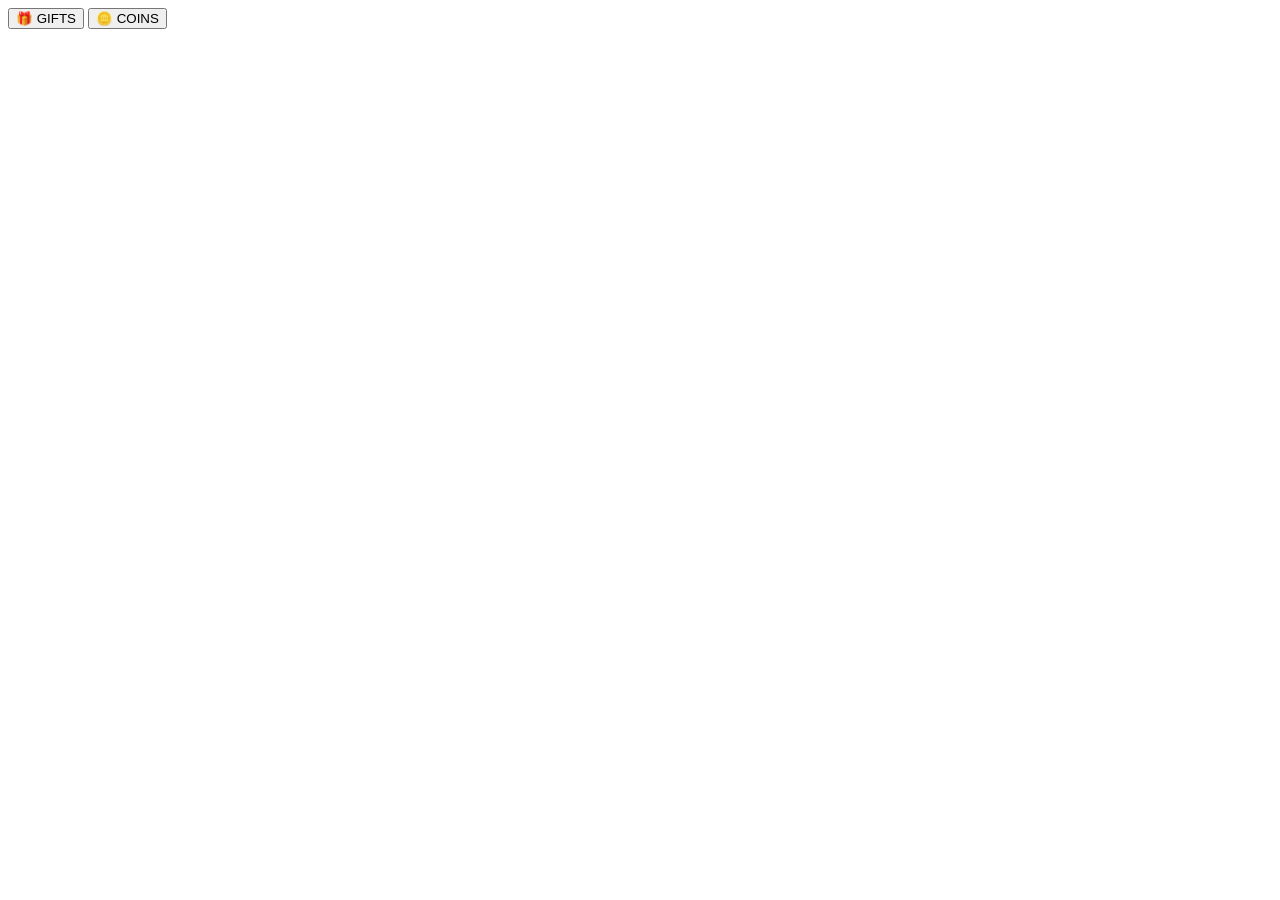
==== index.html @ 8de96add "Add files via upload" ====
<!doctype html>
<html lang="en">
<head>
<meta charset="UTF-8" />
<meta name="viewport" content="width=device-width, initial-scale=1.0, maximum-scale=1.0, user-scalable=no, viewport-fit=cover" />
<meta name="theme-color" content="#3ec1ff" />
<meta name="apple-mobile-web-app-capable" content="yes" />
<meta name="apple-mobile-web-app-status-bar-style" content="black-translucent" />
<meta name="apple-mobile-web-app-title" content="GiftSnipr" />
<title>GiftSnipr — snipe Telegram gifts and TON memecoins before the floor moves</title>
<link rel="preconnect" href="https://fonts.googleapis.com" />
<link rel="preconnect" href="https://fonts.gstatic.com" crossorigin />
<link href="https://fonts.googleapis.com/css2?family=Sniglet:wght@800&family=Fredoka:wght@600;700&family=DM+Mono:wght@400;500&family=Nunito:wght@600;800&display=swap" rel="stylesheet" />
<link rel="icon" type="image/svg+xml" href="data:image/svg+xml;utf8,<svg xmlns='http://www.w3.org/2000/svg' viewBox='0 0 64 64'><circle cx='32' cy='32' r='28' fill='%233ec1ff' stroke='%230a0a1a' stroke-width='3'/><circle cx='32' cy='34' r='14' fill='%23ffffff' stroke='%230a0a1a' stroke-width='2'/><circle cx='32' cy='34' r='6' fill='%23ff4ec1' stroke='%230a0a1a' stroke-width='1.5'/><circle cx='32' cy='34' r='2' fill='%230a0a1a'/></svg>" />
</head>
<body>
  <!--
    GIFTS/COINS mode toggle — top of app, above brand bar.
    Establishes the Turn-2 v0.3 architecture: two products under one Mini App.
  -->
  <div class="mode-toggle" id="modeToggle">
    <button class="mode-btn active" data-mode="gifts">🎁 GIFTS</button>
    <button class="mode-btn" data-mode="coins">🪙 COINS</button>
  </div>

  <!-- GIFTS mode: existing production app, migrated. -->
  <div id="modeGifts" class="mode-pane mode-pane-active">
    <!-- Populated at runtime from src/gifts/body.html -->
  </div>

  <!-- COINS mode: populated at runtime from src/coins/body.html -->
  <div id="modeCoins" class="mode-pane"></div>

  <!--
    TON Connect widget root.
    MUST live OUTSIDE any mode-pane: panes use display:none when inactive,
    which would hide the modal AND lock body scroll without showing
    anything (the freeze bug from v0.3 launch).
  -->
  <div id="tc-widget-root"></div>

  <script type="module" src="/src/main.js"></script>
</body>
</html>
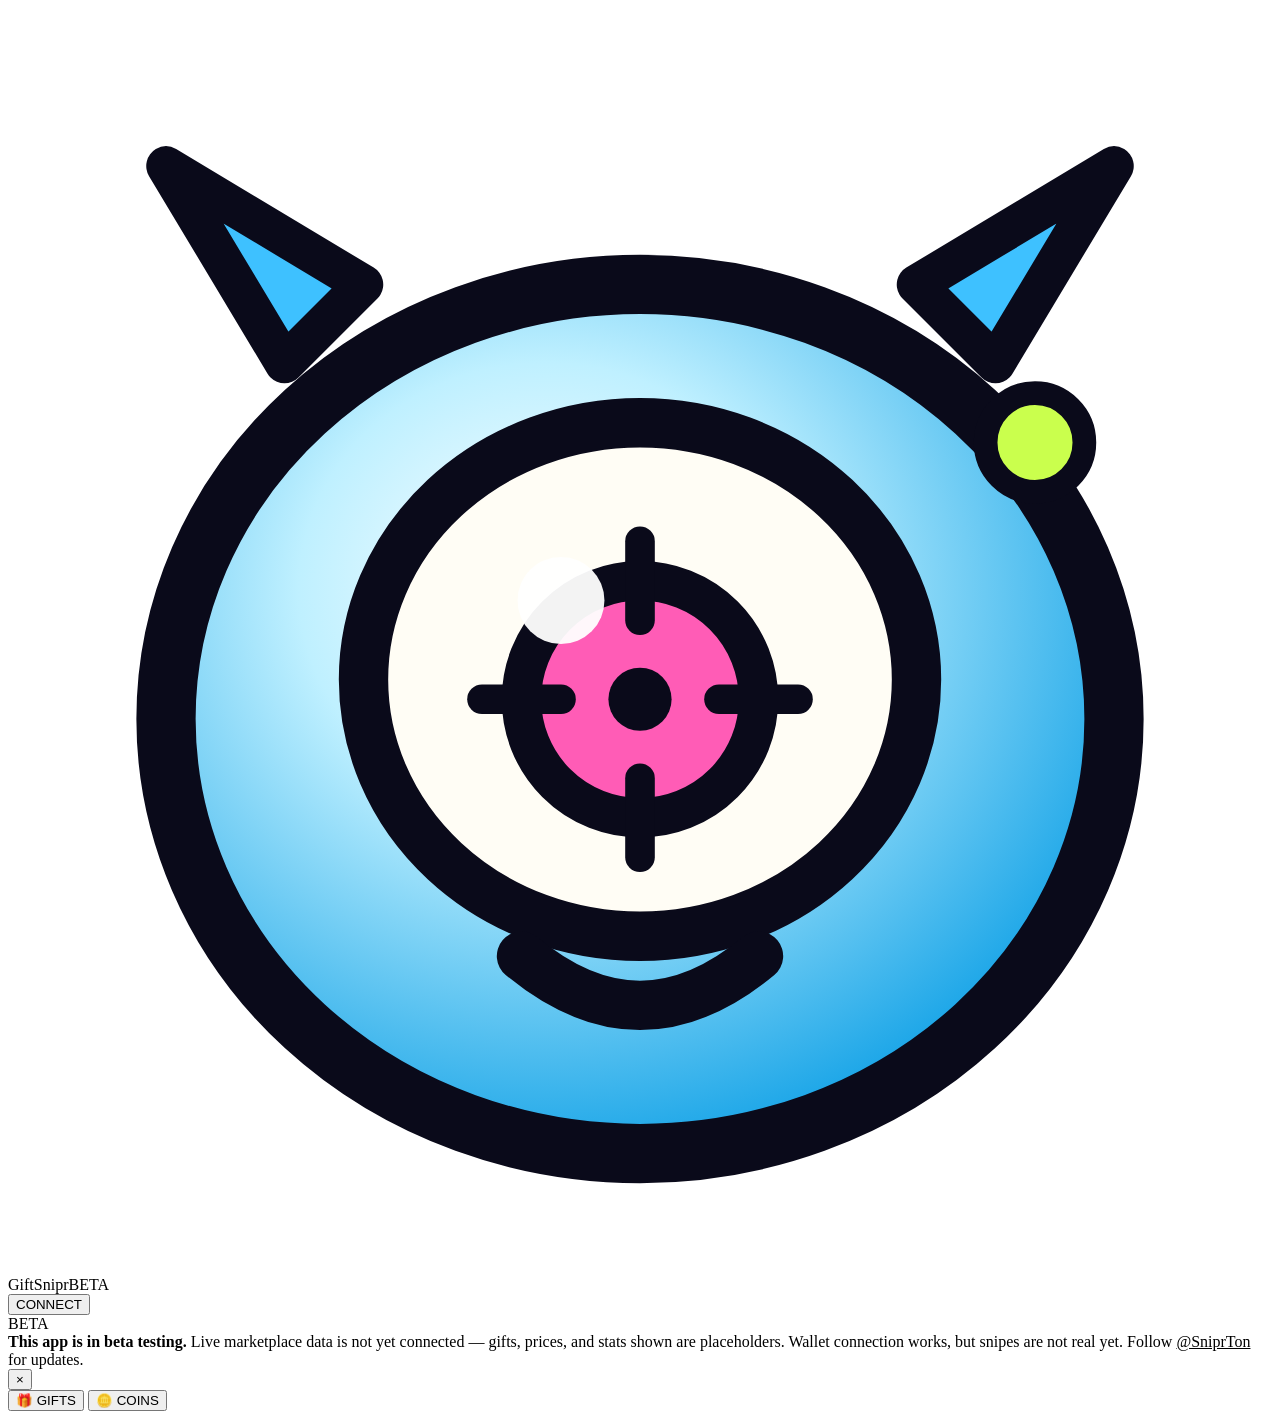
==== commit 73c28210: "Add files via upload" ====
--- a/index.html
+++ b/index.html
@@ -15,18 +15,60 @@
 </head>
 <body>
   <!--
-    GIFTS/COINS mode toggle — top of app, above brand bar.
-    Establishes the Turn-2 v0.3 architecture: two products under one Mini App.
+    GLOBAL HEADER — sits above everything. The single CONNECT/wallet pill
+    here is the only wallet button for the entire app. Both GIFTS and
+    COINS tabs share this header — no per-tab connect buttons.
   -->
+  <header class="topbar" id="globalTopbar">
+    <div class="brand">
+      <svg class="brand-mark" viewBox="0 0 64 64" xmlns="http://www.w3.org/2000/svg" aria-label="Snipr">
+        <defs>
+          <radialGradient id="body-grad" cx="40%" cy="35%" r="65%">
+            <stop offset="0%" stop-color="#ffffff"/>
+            <stop offset="40%" stop-color="#bff0ff"/>
+            <stop offset="100%" stop-color="#1ea7e8"/>
+          </radialGradient>
+        </defs>
+        <path d="M 14 18 L 8 8 L 18 14 Z" fill="#3ec1ff" stroke="#0a0a1a" stroke-width="2" stroke-linejoin="round"/>
+        <path d="M 50 18 L 56 8 L 46 14 Z" fill="#3ec1ff" stroke="#0a0a1a" stroke-width="2" stroke-linejoin="round"/>
+        <ellipse cx="32" cy="36" rx="24" ry="22" fill="url(#body-grad)" stroke="#0a0a1a" stroke-width="3"/>
+        <ellipse cx="32" cy="34" rx="14" ry="13" fill="#fffdf5" stroke="#0a0a1a" stroke-width="2.5"/>
+        <circle cx="32" cy="35" r="6" fill="#ff5cb6" stroke="#0a0a1a" stroke-width="2"/>
+        <line x1="32" y1="27" x2="32" y2="31" stroke="#0a0a1a" stroke-width="1.5" stroke-linecap="round"/>
+        <line x1="32" y1="39" x2="32" y2="43" stroke="#0a0a1a" stroke-width="1.5" stroke-linecap="round"/>
+        <line x1="24" y1="35" x2="28" y2="35" stroke="#0a0a1a" stroke-width="1.5" stroke-linecap="round"/>
+        <line x1="36" y1="35" x2="40" y2="35" stroke="#0a0a1a" stroke-width="1.5" stroke-linecap="round"/>
+        <circle cx="32" cy="35" r="1.6" fill="#0a0a1a"/>
+        <circle cx="28" cy="30" r="2.2" fill="#fff" opacity="0.95"/>
+        <path d="M 26 48 Q 32 53 38 48" fill="none" stroke="#0a0a1a" stroke-width="2.5" stroke-linecap="round"/>
+        <circle cx="52" cy="22" r="2.5" fill="#caff4d" stroke="#0a0a1a" stroke-width="1.2"/>
+      </svg>
+      <div class="brand-text">
+        <span class="a">Gift</span><span class="b">Sn</span><span class="c">ipr</span><span class="beta-pill">BETA</span>
+      </div>
+    </div>
+    <button class="user-pill" id="userPill" onclick="handlePillClick()">
+      <span>CONNECT</span>
+    </button>
+  </header>
+
+  <!-- BETA DISCLAIMER — dismissible per session. Below header, above tabs. -->
+  <div class="beta-banner" id="betaBanner">
+    <span class="beta-tag">BETA</span>
+    <div class="beta-text">
+      <b>This app is in beta testing.</b> Live marketplace data is not yet connected — gifts, prices, and stats shown are placeholders. Wallet connection works, but snipes are not real yet. Follow <a href="https://t.me/SniprTon" style="color:var(--lime);text-decoration:underline">@SniprTon</a> for updates.
+    </div>
+    <button class="beta-close" id="betaBannerClose" aria-label="Dismiss">×</button>
+  </div>
+
+  <!-- GIFTS/COINS mode toggle — below header and BETA banner. -->
   <div class="mode-toggle" id="modeToggle">
     <button class="mode-btn active" data-mode="gifts">🎁 GIFTS</button>
     <button class="mode-btn" data-mode="coins">🪙 COINS</button>
   </div>
 
-  <!-- GIFTS mode: existing production app, migrated. -->
-  <div id="modeGifts" class="mode-pane mode-pane-active">
-    <!-- Populated at runtime from src/gifts/body.html -->
-  </div>
+  <!-- GIFTS mode: populated at runtime from src/gifts/body.html -->
+  <div id="modeGifts" class="mode-pane mode-pane-active"></div>
 
   <!-- COINS mode: populated at runtime from src/coins/body.html -->
   <div id="modeCoins" class="mode-pane"></div>
